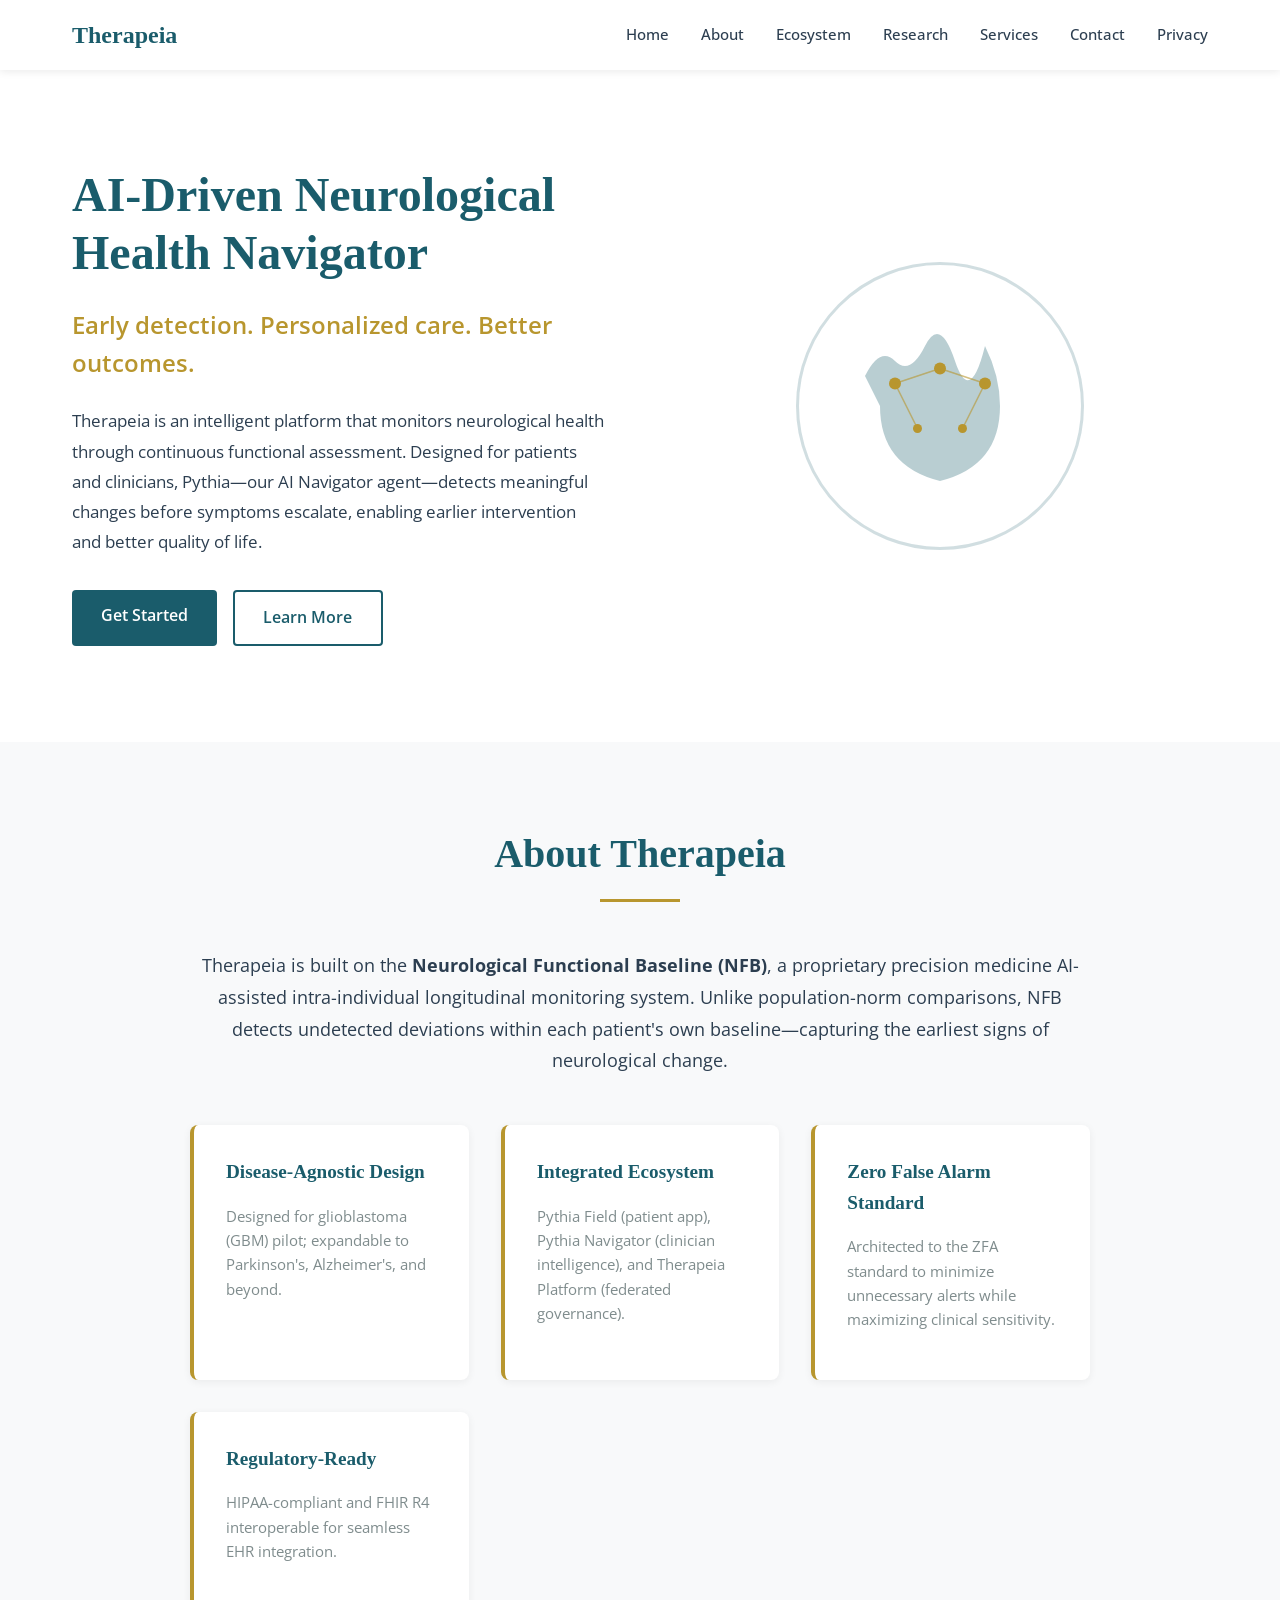
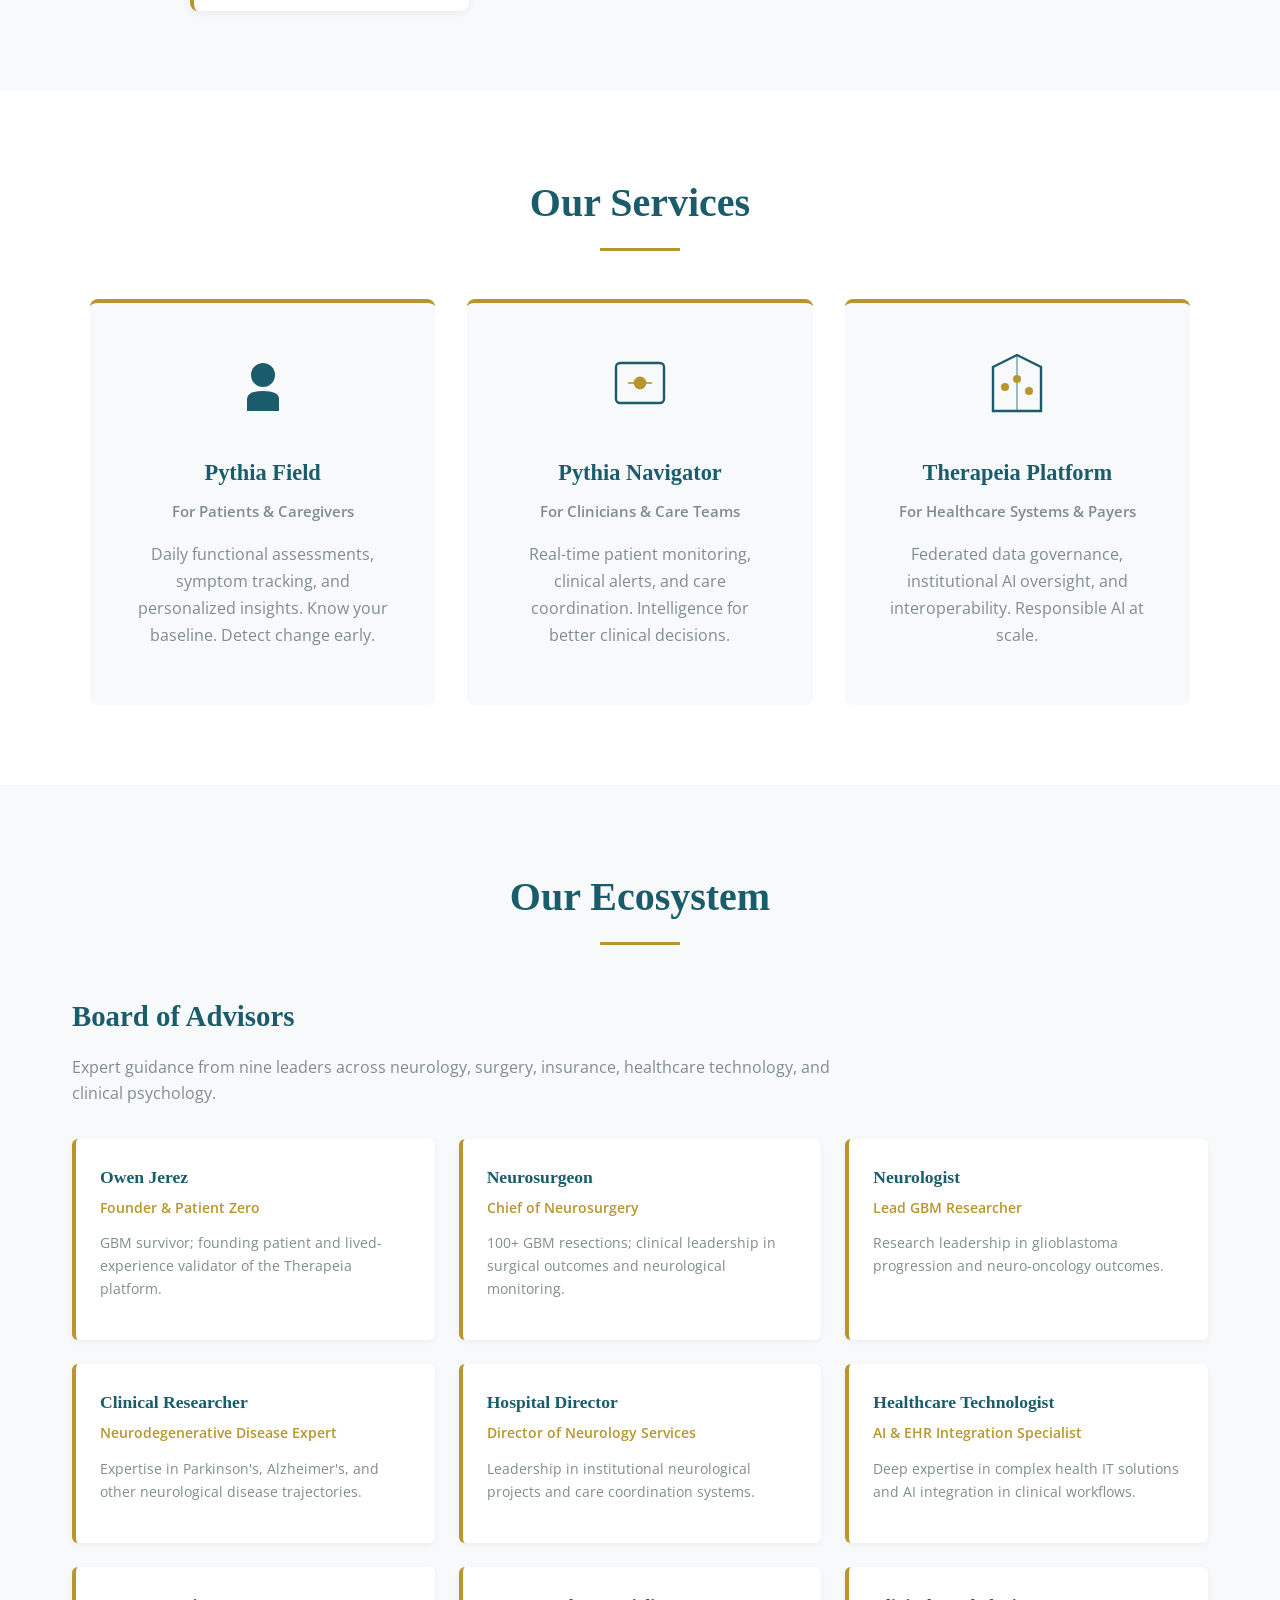
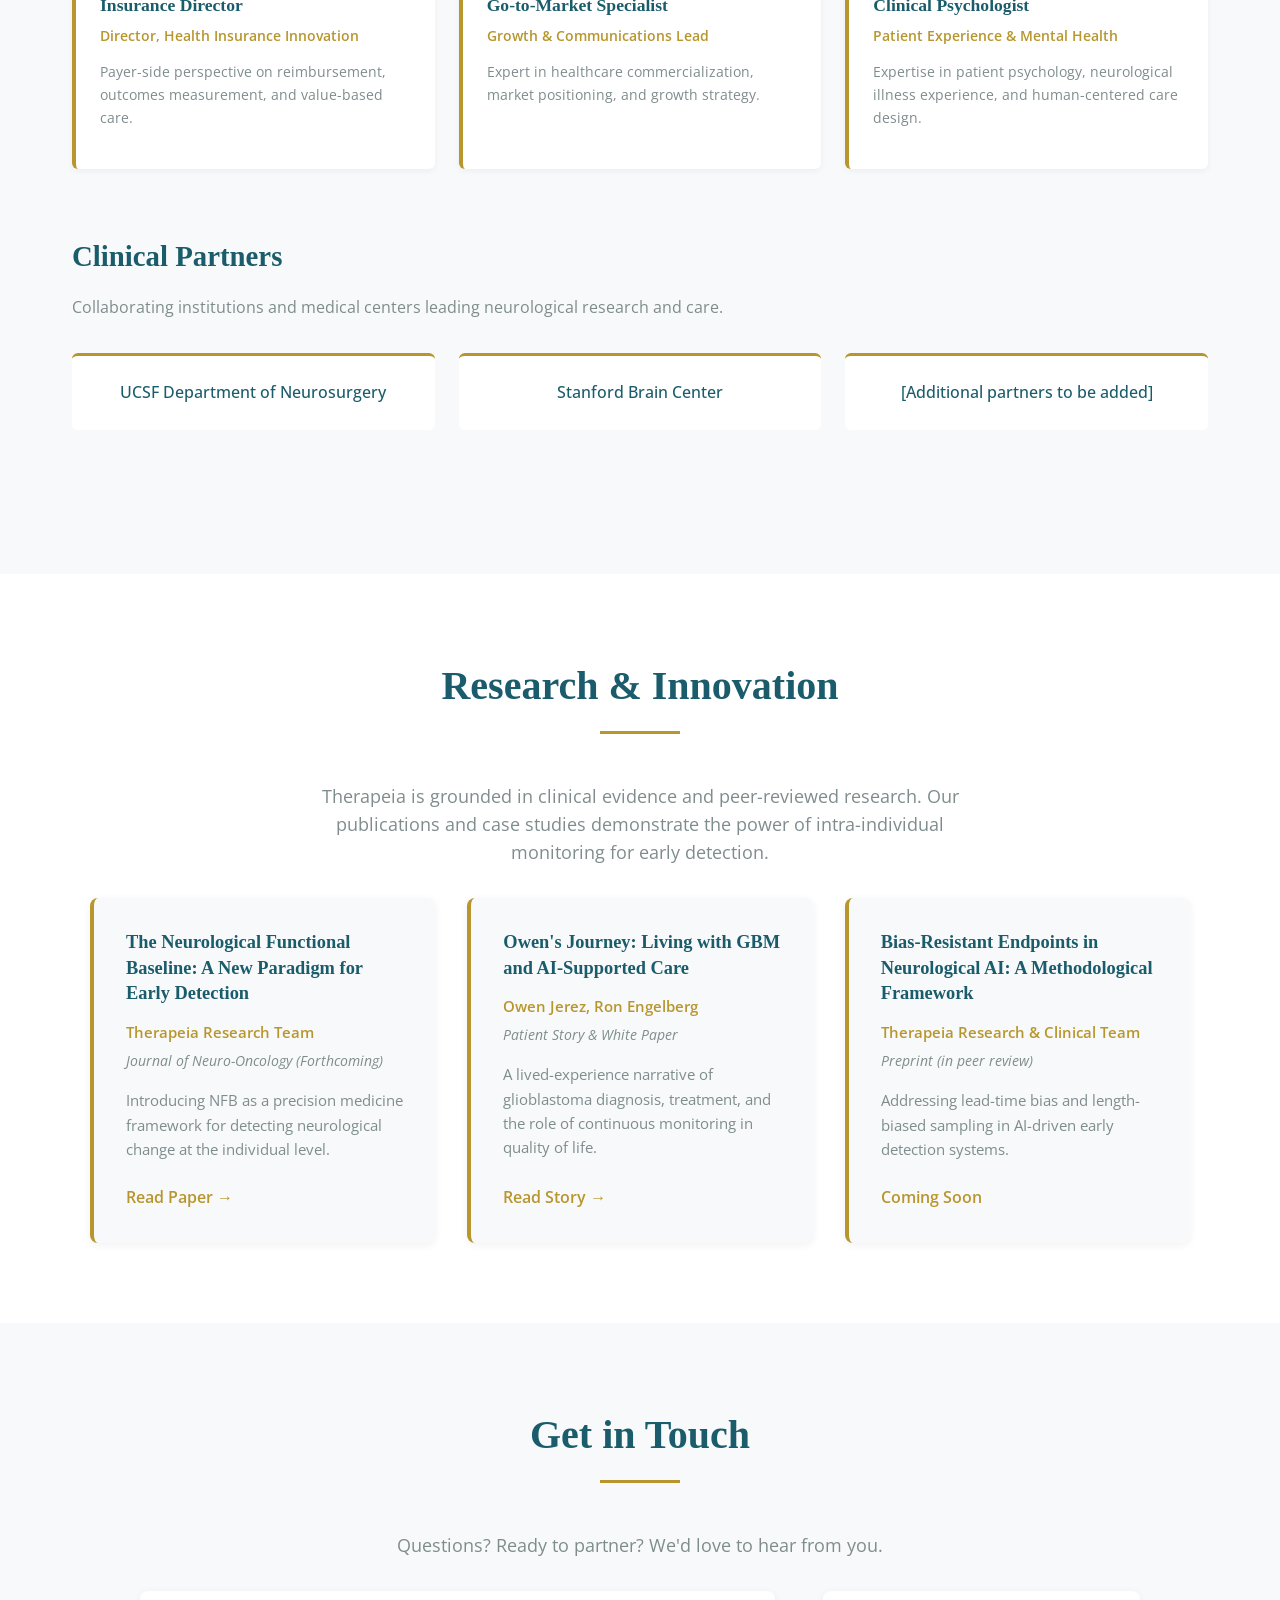
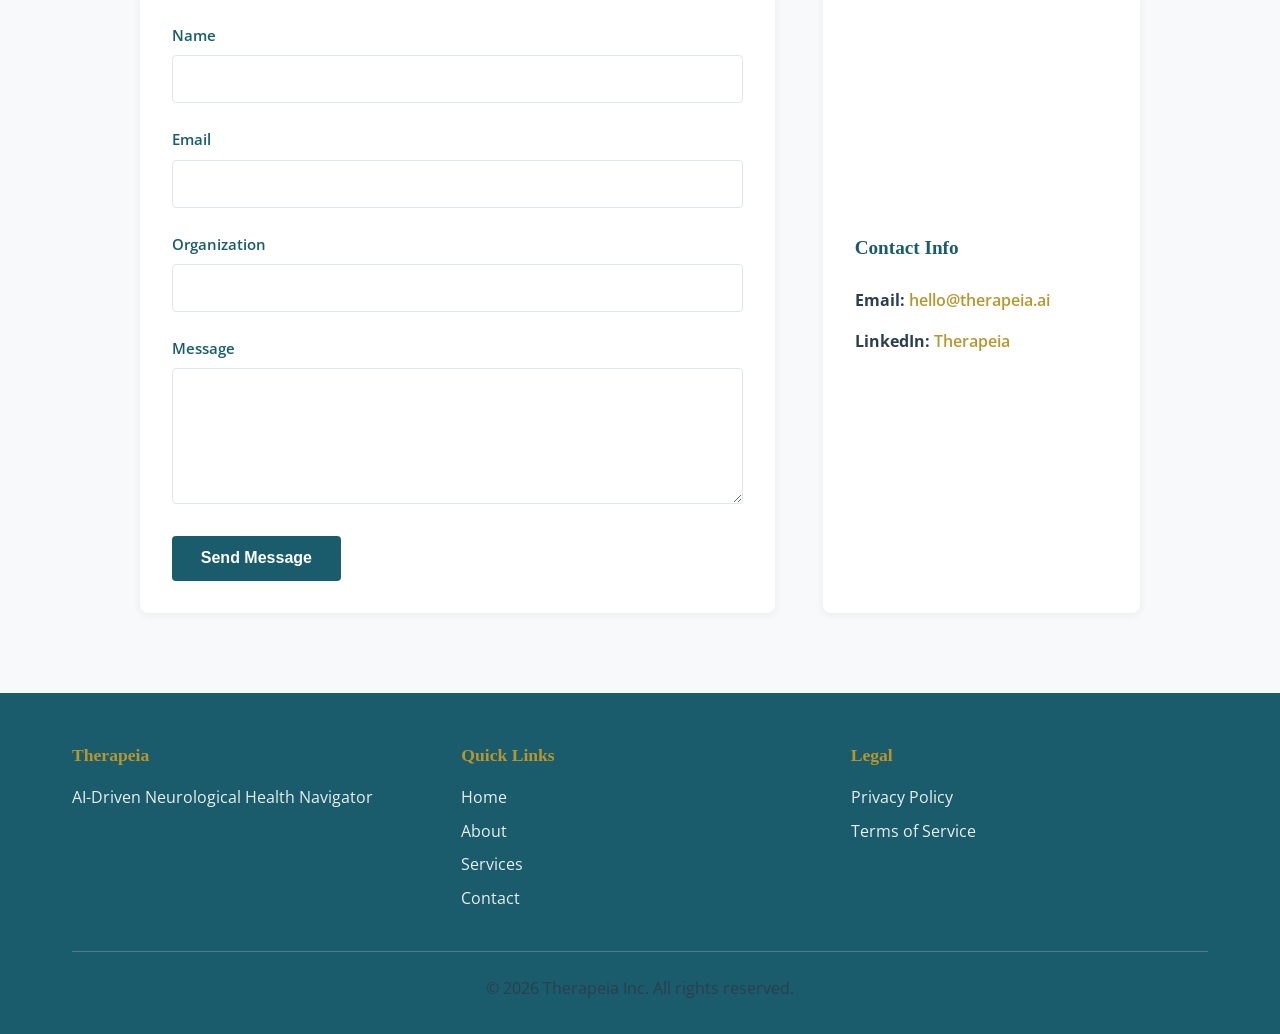
==== index.html @ b2275e6d "Initial Therapeia website: HTML, CSS, JS with brand styling and responsive design" ====
<!DOCTYPE html>
<html lang="en">
<head>
    <meta charset="UTF-8">
    <meta name="viewport" content="width=device-width, initial-scale=1.0">
    <meta name="description" content="Therapeia - AI-Driven Neurological Health Navigator. Early detection. Personalized care. Better outcomes.">
    <meta name="theme-color" content="#1A5C6B">
    <title>Therapeia – AI-Driven Neurological Health Navigator</title>
    <link rel="stylesheet" href="src/css/style.css">
    <link href="https://fonts.googleapis.com/css2?family=Georgia:wght@400;700&family=Open+Sans:wght@400;600;700&display=swap" rel="stylesheet">
</head>
<body>
    <!-- Navigation -->
    <nav class="navbar">
        <div class="navbar-container">
            <div class="navbar-logo">
                <a href="#home">Therapeia</a>
            </div>
            <ul class="nav-menu">
                <li class="nav-item"><a href="#home" class="nav-link">Home</a></li>
                <li class="nav-item"><a href="#about" class="nav-link">About</a></li>
                <li class="nav-item"><a href="#ecosystem" class="nav-link">Ecosystem</a></li>
                <li class="nav-item"><a href="#research" class="nav-link">Research</a></li>
                <li class="nav-item"><a href="#services" class="nav-link">Services</a></li>
                <li class="nav-item"><a href="#contact" class="nav-link">Contact</a></li>
                <li class="nav-item"><a href="/privacy" class="nav-link">Privacy</a></li>
            </ul>
            <div class="hamburger">
                <span></span>
                <span></span>
                <span></span>
            </div>
        </div>
    </nav>

    <!-- Hero Section -->
    <section id="home" class="hero">
        <div class="hero-content">
            <h1 class="hero-title">AI-Driven Neurological Health Navigator</h1>
            <p class="hero-subtitle">Early detection. Personalized care. Better outcomes.</p>
            <p class="hero-body">Therapeia is an intelligent platform that monitors neurological health through continuous functional assessment. Designed for patients and clinicians, Pythia—our AI Navigator agent—detects meaningful changes before symptoms escalate, enabling earlier intervention and better quality of life.</p>
            <div class="hero-cta">
                <a href="#contact" class="btn btn-primary">Get Started</a>
                <a href="#services" class="btn btn-secondary">Learn More</a>
            </div>
        </div>
        <div class="hero-visual">
            <svg viewBox="0 0 200 200" xmlns="http://www.w3.org/2000/svg" class="brain-icon">
                <circle cx="100" cy="100" r="95" fill="none" stroke="#1A5C6B" stroke-width="2" opacity="0.2"/>
                <path d="M50 80 Q60 60 70 70 T90 60 T110 70 T130 60 Q140 80 140 100 Q140 140 100 150 Q60 140 60 100 Z" fill="#1A5C6B" opacity="0.3"/>
                <circle cx="70" cy="85" r="4" fill="#B8962E"/>
                <circle cx="100" cy="75" r="4" fill="#B8962E"/>
                <circle cx="130" cy="85" r="4" fill="#B8962E"/>
                <circle cx="85" cy="115" r="3" fill="#B8962E"/>
                <circle cx="115" cy="115" r="3" fill="#B8962E"/>
                <line x1="70" y1="85" x2="100" y2="75" stroke="#B8962E" stroke-width="1" opacity="0.6"/>
                <line x1="100" y1="75" x2="130" y2="85" stroke="#B8962E" stroke-width="1" opacity="0.6"/>
                <line x1="70" y1="85" x2="85" y2="115" stroke="#B8962E" stroke-width="1" opacity="0.6"/>
                <line x1="130" y1="85" x2="115" y2="115" stroke="#B8962E" stroke-width="1" opacity="0.6"/>
            </svg>
        </div>
    </section>

    <!-- About Section -->
    <section id="about" class="about">
        <div class="container">
            <h2 class="section-title">About Therapeia</h2>
            <div class="about-content">
                <p>Therapeia is built on the <strong>Neurological Functional Baseline (NFB)</strong>, a proprietary precision medicine AI-assisted intra-individual longitudinal monitoring system. Unlike population-norm comparisons, NFB detects undetected deviations within each patient's own baseline—capturing the earliest signs of neurological change.</p>
                
                <div class="key-points">
                    <div class="key-point">
                        <h3>Disease-Agnostic Design</h3>
                        <p>Designed for glioblastoma (GBM) pilot; expandable to Parkinson's, Alzheimer's, and beyond.</p>
                    </div>
                    <div class="key-point">
                        <h3>Integrated Ecosystem</h3>
                        <p>Pythia Field (patient app), Pythia Navigator (clinician intelligence), and Therapeia Platform (federated governance).</p>
                    </div>
                    <div class="key-point">
                        <h3>Zero False Alarm Standard</h3>
                        <p>Architected to the ZFA standard to minimize unnecessary alerts while maximizing clinical sensitivity.</p>
                    </div>
                    <div class="key-point">
                        <h3>Regulatory-Ready</h3>
                        <p>HIPAA-compliant and FHIR R4 interoperable for seamless EHR integration.</p>
                    </div>
                </div>
            </div>
        </div>
    </section>

    <!-- Services Section -->
    <section id="services" class="services">
        <div class="container">
            <h2 class="section-title">Our Services</h2>
            <div class="services-grid">
                <div class="service-card">
                    <div class="service-icon">
                        <svg viewBox="0 0 100 100" xmlns="http://www.w3.org/2000/svg">
                            <circle cx="50" cy="40" r="15" fill="#1A5C6B"/>
                            <path d="M30 70 Q30 60 50 60 Q70 60 70 70 L70 85 L30 85 Z" fill="#1A5C6B"/>
                        </svg>
                    </div>
                    <h3>Pythia Field</h3>
                    <p class="service-subtitle">For Patients & Caregivers</p>
                    <p>Daily functional assessments, symptom tracking, and personalized insights. Know your baseline. Detect change early.</p>
                </div>

                <div class="service-card">
                    <div class="service-icon">
                        <svg viewBox="0 0 100 100" xmlns="http://www.w3.org/2000/svg">
                            <rect x="20" y="25" width="60" height="50" fill="none" stroke="#1A5C6B" stroke-width="3" rx="5"/>
                            <circle cx="50" cy="50" r="8" fill="#B8962E"/>
                            <line x1="35" y1="50" x2="45" y2="50" stroke="#B8962E" stroke-width="2"/>
                            <line x1="55" y1="50" x2="65" y2="50" stroke="#B8962E" stroke-width="2"/>
                        </svg>
                    </div>
                    <h3>Pythia Navigator</h3>
                    <p class="service-subtitle">For Clinicians & Care Teams</p>
                    <p>Real-time patient monitoring, clinical alerts, and care coordination. Intelligence for better clinical decisions.</p>
                </div>

                <div class="service-card">
                    <div class="service-icon">
                        <svg viewBox="0 0 100 100" xmlns="http://www.w3.org/2000/svg">
                            <path d="M20 30 L50 15 L80 30 L80 85 L20 85 Z" fill="none" stroke="#1A5C6B" stroke-width="3"/>
                            <line x1="50" y1="15" x2="50" y2="85" stroke="#1A5C6B" stroke-width="2" opacity="0.5"/>
                            <circle cx="35" cy="55" r="5" fill="#B8962E"/>
                            <circle cx="50" cy="45" r="5" fill="#B8962E"/>
                            <circle cx="65" cy="60" r="5" fill="#B8962E"/>
                        </svg>
                    </div>
                    <h3>Therapeia Platform</h3>
                    <p class="service-subtitle">For Healthcare Systems & Payers</p>
                    <p>Federated data governance, institutional AI oversight, and interoperability. Responsible AI at scale.</p>
                </div>
            </div>
        </div>
    </section>

    <!-- Ecosystem Section -->
    <section id="ecosystem" class="ecosystem">
        <div class="container">
            <h2 class="section-title">Our Ecosystem</h2>
            
            <div class="ecosystem-subsection">
                <h3 class="subsection-title">Board of Advisors</h3>
                <p class="subsection-intro">Expert guidance from nine leaders across neurology, surgery, insurance, healthcare technology, and clinical psychology.</p>
                <div class="advisors-grid">
                    <div class="advisor-card">
                        <h4>Owen Jerez</h4>
                        <p class="role">Founder & Patient Zero</p>
                        <p class="bio">GBM survivor; founding patient and lived-experience validator of the Therapeia platform.</p>
                    </div>
                    <div class="advisor-card">
                        <h4>Neurosurgeon</h4>
                        <p class="role">Chief of Neurosurgery</p>
                        <p class="bio">100+ GBM resections; clinical leadership in surgical outcomes and neurological monitoring.</p>
                    </div>
                    <div class="advisor-card">
                        <h4>Neurologist</h4>
                        <p class="role">Lead GBM Researcher</p>
                        <p class="bio">Research leadership in glioblastoma progression and neuro-oncology outcomes.</p>
                    </div>
                    <div class="advisor-card">
                        <h4>Clinical Researcher</h4>
                        <p class="role">Neurodegenerative Disease Expert</p>
                        <p class="bio">Expertise in Parkinson's, Alzheimer's, and other neurological disease trajectories.</p>
                    </div>
                    <div class="advisor-card">
                        <h4>Hospital Director</h4>
                        <p class="role">Director of Neurology Services</p>
                        <p class="bio">Leadership in institutional neurological projects and care coordination systems.</p>
                    </div>
                    <div class="advisor-card">
                        <h4>Healthcare Technologist</h4>
                        <p class="role">AI & EHR Integration Specialist</p>
                        <p class="bio">Deep expertise in complex health IT solutions and AI integration in clinical workflows.</p>
                    </div>
                    <div class="advisor-card">
                        <h4>Insurance Director</h4>
                        <p class="role">Director, Health Insurance Innovation</p>
                        <p class="bio">Payer-side perspective on reimbursement, outcomes measurement, and value-based care.</p>
                    </div>
                    <div class="advisor-card">
                        <h4>Go-to-Market Specialist</h4>
                        <p class="role">Growth & Communications Lead</p>
                        <p class="bio">Expert in healthcare commercialization, market positioning, and growth strategy.</p>
                    </div>
                    <div class="advisor-card">
                        <h4>Clinical Psychologist</h4>
                        <p class="role">Patient Experience & Mental Health</p>
                        <p class="bio">Expertise in patient psychology, neurological illness experience, and human-centered care design.</p>
                    </div>
                </div>
            </div>

            <div class="ecosystem-subsection">
                <h3 class="subsection-title">Clinical Partners</h3>
                <p class="subsection-intro">Collaborating institutions and medical centers leading neurological research and care.</p>
                <div class="partners-list">
                    <div class="partner-item">UCSF Department of Neurosurgery</div>
                    <div class="partner-item">Stanford Brain Center</div>
                    <div class="partner-item">[Additional partners to be added]</div>
                </div>
            </div>
        </div>
    </section>

    <!-- Research Section -->
    <section id="research" class="research">
        <div class="container">
            <h2 class="section-title">Research & Innovation</h2>
            <p class="section-intro">Therapeia is grounded in clinical evidence and peer-reviewed research. Our publications and case studies demonstrate the power of intra-individual monitoring for early detection.</p>
            
            <div class="research-grid">
                <div class="research-card">
                    <h3>The Neurological Functional Baseline: A New Paradigm for Early Detection</h3>
                    <p class="authors">Therapeia Research Team</p>
                    <p class="publication"><em>Journal of Neuro-Oncology</em> (Forthcoming)</p>
                    <p class="excerpt">Introducing NFB as a precision medicine framework for detecting neurological change at the individual level.</p>
                    <a href="#" class="research-link">Read Paper →</a>
                </div>

                <div class="research-card">
                    <h3>Owen's Journey: Living with GBM and AI-Supported Care</h3>
                    <p class="authors">Owen Jerez, Ron Engelberg</p>
                    <p class="publication">Patient Story & White Paper</p>
                    <p class="excerpt">A lived-experience narrative of glioblastoma diagnosis, treatment, and the role of continuous monitoring in quality of life.</p>
                    <a href="#" class="research-link">Read Story →</a>
                </div>

                <div class="research-card">
                    <h3>Bias-Resistant Endpoints in Neurological AI: A Methodological Framework</h3>
                    <p class="authors">Therapeia Research & Clinical Team</p>
                    <p class="publication">Preprint (in peer review)</p>
                    <p class="excerpt">Addressing lead-time bias and length-biased sampling in AI-driven early detection systems.</p>
                    <a href="#" class="research-link">Coming Soon</a>
                </div>
            </div>
        </div>
    </section>

    <!-- Contact Section -->
    <section id="contact" class="contact">
        <div class="container">
            <h2 class="section-title">Get in Touch</h2>
            <p class="section-intro">Questions? Ready to partner? We'd love to hear from you.</p>
            
            <div class="contact-content">
                <form class="contact-form" id="contact-form">
                    <div class="form-group">
                        <label for="name">Name</label>
                        <input type="text" id="name" name="name" required>
                    </div>
                    <div class="form-group">
                        <label for="email">Email</label>
                        <input type="email" id="email" name="email" required>
                    </div>
                    <div class="form-group">
                        <label for="organization">Organization</label>
                        <input type="text" id="organization" name="organization">
                    </div>
                    <div class="form-group">
                        <label for="message">Message</label>
                        <textarea id="message" name="message" rows="5" required></textarea>
                    </div>
                    <button type="submit" class="btn btn-primary">Send Message</button>
                </form>

                <div class="contact-info">
                    <h3>Contact Info</h3>
                    <p><strong>Email:</strong> <a href="mailto:hello@therapeia.ai">hello@therapeia.ai</a></p>
                    <p><strong>LinkedIn:</strong> <a href="https://linkedin.com/company/therapeia" target="_blank">Therapeia</a></p>
                </div>
            </div>
        </div>
    </section>

    <!-- Footer -->
    <footer class="footer">
        <div class="container">
            <div class="footer-content">
                <div class="footer-section">
                    <h4>Therapeia</h4>
                    <p>AI-Driven Neurological Health Navigator</p>
                </div>
                <div class="footer-section">
                    <h4>Quick Links</h4>
                    <ul>
                        <li><a href="#home">Home</a></li>
                        <li><a href="#about">About</a></li>
                        <li><a href="#services">Services</a></li>
                        <li><a href="#contact">Contact</a></li>
                    </ul>
                </div>
                <div class="footer-section">
                    <h4>Legal</h4>
                    <ul>
                        <li><a href="/privacy">Privacy Policy</a></li>
                        <li><a href="/terms">Terms of Service</a></li>
                    </ul>
                </div>
            </div>
            <div class="footer-bottom">
                <p>&copy; 2026 Therapeia Inc. All rights reserved.</p>
            </div>
        </div>
    </footer>

    <script src="src/js/script.js"></script>
</body>
</html>
---- src/css/style.css ----
/* ========================================
   THERAPEIA WEBSITE STYLESHEET
   Brand: Teal (#1A5C6B), Gold (#B8962E), Lavender (#E6E6FA)
   ======================================== */

:root {
    --primary-teal: #1A5C6B;
    --secondary-gold: #B8962E;
    --accent-lavender: #E6E6FA;
    --text-dark: #2C3E50;
    --text-light: #7F8C8D;
    --bg-light: #F8F9FA;
    --bg-white: #FFFFFF;
    --border-light: #E0E6ED;
    --transition: all 0.3s ease;
}

/* ========================================
   RESET & BASE STYLES
   ======================================== */

* {
    margin: 0;
    padding: 0;
    box-sizing: border-box;
}

html {
    scroll-behavior: smooth;
}

body {
    font-family: 'Open Sans', sans-serif;
    color: var(--text-dark);
    background-color: var(--bg-white);
    line-height: 1.6;
}

h1, h2, h3, h4, h5, h6 {
    font-family: 'Georgia', serif;
    font-weight: 700;
    color: var(--primary-teal);
    margin-bottom: 1rem;
}

p {
    color: var(--text-dark);
    margin-bottom: 1rem;
}

a {
    color: var(--primary-teal);
    text-decoration: none;
    transition: var(--transition);
}

a:hover {
    color: var(--secondary-gold);
}

/* ========================================
   CONTAINER & LAYOUT
   ======================================== */

.container {
    max-width: 1200px;
    margin: 0 auto;
    padding: 0 2rem;
}

/* ========================================
   NAVIGATION
   ======================================== */

.navbar {
    background-color: var(--bg-white);
    box-shadow: 0 2px 8px rgba(0, 0, 0, 0.08);
    position: sticky;
    top: 0;
    z-index: 100;
}

.navbar-container {
    max-width: 1200px;
    margin: 0 auto;
    padding: 1rem 2rem;
    display: flex;
    justify-content: space-between;
    align-items: center;
}

.navbar-logo a {
    font-family: 'Georgia', serif;
    font-size: 1.5rem;
    font-weight: 700;
    color: var(--primary-teal);
    transition: var(--transition);
}

.navbar-logo a:hover {
    color: var(--secondary-gold);
}

.nav-menu {
    display: flex;
    list-style: none;
    gap: 2rem;
    align-items: center;
}

.nav-link {
    font-size: 0.95rem;
    font-weight: 500;
    color: var(--text-dark);
    transition: var(--transition);
    position: relative;
}

.nav-link::after {
    content: '';
    position: absolute;
    bottom: -4px;
    left: 0;
    width: 0;
    height: 2px;
    background-color: var(--secondary-gold);
    transition: width 0.3s ease;
}

.nav-link:hover::after,
.nav-link:focus::after {
    width: 100%;
}

.hamburger {
    display: none;
    flex-direction: column;
    cursor: pointer;
}

.hamburger span {
    width: 25px;
    height: 3px;
    background-color: var(--primary-teal);
    margin: 5px 0;
    transition: var(--transition);
}

/* ========================================
   HERO SECTION
   ======================================== */

.hero {
    display: grid;
    grid-template-columns: 1fr 1fr;
    align-items: center;
    gap: 4rem;
    padding: 6rem 2rem;
    max-width: 1200px;
    margin: 0 auto;
}

.hero-content {
    display: flex;
    flex-direction: column;
    justify-content: center;
}

.hero-title {
    font-size: 3rem;
    line-height: 1.2;
    margin-bottom: 1.5rem;
    color: var(--primary-teal);
}

.hero-subtitle {
    font-size: 1.5rem;
    color: var(--secondary-gold);
    margin-bottom: 1.5rem;
    font-weight: 600;
}

.hero-body {
    font-size: 1.05rem;
    color: var(--text-dark);
    margin-bottom: 2rem;
    line-height: 1.8;
}

.hero-cta {
    display: flex;
    gap: 1rem;
    flex-wrap: wrap;
}

.btn {
    padding: 0.85rem 1.8rem;
    font-size: 1rem;
    font-weight: 600;
    border: none;
    border-radius: 4px;
    cursor: pointer;
    transition: var(--transition);
    text-align: center;
    display: inline-block;
}

.btn-primary {
    background-color: var(--primary-teal);
    color: white;
}

.btn-primary:hover {
    background-color: #0f3d4a;
    transform: translateY(-2px);
    box-shadow: 0 4px 12px rgba(26, 92, 107, 0.25);
}

.btn-secondary {
    background-color: transparent;
    color: var(--primary-teal);
    border: 2px solid var(--primary-teal);
}

.btn-secondary:hover {
    background-color: var(--primary-teal);
    color: white;
}

.hero-visual {
    display: flex;
    justify-content: center;
    align-items: center;
}

.brain-icon {
    width: 100%;
    max-width: 300px;
    height: auto;
    animation: float 6s ease-in-out infinite;
}

@keyframes float {
    0%, 100% {
        transform: translateY(0px);
    }
    50% {
        transform: translateY(-20px);
    }
}

/* ========================================
   SECTION STYLES
   ======================================== */

section {
    padding: 5rem 2rem;
}

.section-title {
    font-size: 2.5rem;
    text-align: center;
    margin-bottom: 3rem;
    position: relative;
    padding-bottom: 1rem;
}

.section-title::after {
    content: '';
    position: absolute;
    bottom: 0;
    left: 50%;
    transform: translateX(-50%);
    width: 80px;
    height: 3px;
    background-color: var(--secondary-gold);
}

.section-intro {
    text-align: center;
    font-size: 1.1rem;
    color: var(--text-light);
    margin-bottom: 2rem;
    max-width: 700px;
    margin-left: auto;
    margin-right: auto;
}

/* ========================================
   ABOUT SECTION
   ======================================== */

#about {
    background-color: var(--bg-light);
}

.about-content {
    max-width: 900px;
    margin: 0 auto;
}

.about-content > p {
    font-size: 1.1rem;
    line-height: 1.8;
    margin-bottom: 2.5rem;
    text-align: center;
    color: var(--text-dark);
}

.key-points {
    display: grid;
    grid-template-columns: repeat(auto-fit, minmax(250px, 1fr));
    gap: 2rem;
    margin-top: 3rem;
}

.key-point {
    background-color: var(--bg-white);
    padding: 2rem;
    border-radius: 8px;
    box-shadow: 0 2px 8px rgba(0, 0, 0, 0.06);
    border-left: 4px solid var(--secondary-gold);
}

.key-point h3 {
    font-size: 1.2rem;
    margin-bottom: 1rem;
    color: var(--primary-teal);
}

.key-point p {
    font-size: 0.95rem;
    color: var(--text-light);
}

/* ========================================
   SERVICES SECTION
   ======================================== */

#services {
    background-color: var(--bg-white);
}

.services-grid {
    display: grid;
    grid-template-columns: repeat(auto-fit, minmax(300px, 1fr));
    gap: 2rem;
    max-width: 1100px;
    margin: 0 auto;
}

.service-card {
    background-color: var(--bg-light);
    padding: 2.5rem;
    border-radius: 8px;
    text-align: center;
    transition: var(--transition);
    border-top: 4px solid var(--secondary-gold);
}

.service-card:hover {
    transform: translateY(-8px);
    box-shadow: 0 12px 24px rgba(0, 0, 0, 0.1);
}

.service-icon {
    margin-bottom: 1.5rem;
}

.service-icon svg {
    width: 80px;
    height: 80px;
    margin: 0 auto;
}

.service-card h3 {
    font-size: 1.4rem;
    margin-bottom: 0.5rem;
    color: var(--primary-teal);
}

.service-subtitle {
    color: var(--secondary-gold);
    font-weight: 600;
    font-size: 0.95rem;
    margin-bottom: 1rem;
}

.service-card p {
    color: var(--text-light);
    line-height: 1.7;
}

/* ========================================
   ECOSYSTEM SECTION
   ======================================== */

#ecosystem {
    background-color: var(--bg-light);
}

.ecosystem-subsection {
    margin-bottom: 4rem;
}

.subsection-title {
    font-size: 1.8rem;
    color: var(--primary-teal);
    margin-bottom: 1rem;
    margin-top: 2rem;
}

.subsection-intro {
    font-size: 1rem;
    color: var(--text-light);
    margin-bottom: 2rem;
    max-width: 800px;
}

.advisors-grid {
    display: grid;
    grid-template-columns: repeat(auto-fill, minmax(280px, 1fr));
    gap: 1.5rem;
}

.advisor-card {
    background-color: var(--bg-white);
    padding: 1.5rem;
    border-radius: 6px;
    border-left: 4px solid var(--secondary-gold);
    box-shadow: 0 2px 6px rgba(0, 0, 0, 0.05);
}

.advisor-card h4 {
    font-size: 1.1rem;
    color: var(--primary-teal);
    margin-bottom: 0.3rem;
}

.advisor-card .role {
    color: var(--secondary-gold);
    font-weight: 600;
    font-size: 0.9rem;
    margin-bottom: 0.8rem;
}

.advisor-card .bio {
    color: var(--text-light);
    font-size: 0.9rem;
    line-height: 1.6;
}

.partners-list {
    display: grid;
    grid-template-columns: repeat(auto-fit, minmax(250px, 1fr));
    gap: 1.5rem;
}

.partner-item {
    background-color: var(--bg-white);
    padding: 1.5rem;
    border-radius: 6px;
    text-align: center;
    border-top: 3px solid var(--secondary-gold);
    font-weight: 500;
    color: var(--primary-teal);
}

/* ========================================
   RESEARCH SECTION
   ======================================== */

#research {
    background-color: var(--bg-white);
}

.research-grid {
    display: grid;
    grid-template-columns: repeat(auto-fit, minmax(320px, 1fr));
    gap: 2rem;
    max-width: 1100px;
    margin: 0 auto;
}

.research-card {
    background-color: var(--bg-light);
    padding: 2rem;
    border-radius: 8px;
    border-left: 4px solid var(--secondary-gold);
    display: flex;
    flex-direction: column;
    box-shadow: 0 2px 8px rgba(0, 0, 0, 0.06);
}

.research-card h3 {
    font-size: 1.15rem;
    margin-bottom: 0.8rem;
    color: var(--primary-teal);
    line-height: 1.4;
}

.research-card .authors {
    font-weight: 600;
    color: var(--secondary-gold);
    font-size: 0.95rem;
    margin-bottom: 0.3rem;
}

.research-card .publication {
    color: var(--text-light);
    font-size: 0.9rem;
    font-style: italic;
    margin-bottom: 1rem;
}

.research-card .excerpt {
    color: var(--text-light);
    font-size: 0.95rem;
    margin-bottom: 1.5rem;
    flex-grow: 1;
}

.research-link {
    color: var(--secondary-gold);
    font-weight: 600;
    transition: var(--transition);
}

.research-link:hover {
    color: var(--primary-teal);
}

/* ========================================
   CONTACT SECTION
   ======================================== */

#contact {
    background-color: var(--bg-light);
}

.contact-content {
    display: grid;
    grid-template-columns: 2fr 1fr;
    gap: 3rem;
    max-width: 1000px;
    margin: 0 auto;
}

.contact-form {
    background-color: var(--bg-white);
    padding: 2rem;
    border-radius: 8px;
    box-shadow: 0 2px 8px rgba(0, 0, 0, 0.06);
}

.form-group {
    margin-bottom: 1.5rem;
}

.form-group label {
    display: block;
    margin-bottom: 0.5rem;
    font-weight: 600;
    color: var(--primary-teal);
    font-size: 0.95rem;
}

.form-group input,
.form-group textarea {
    width: 100%;
    padding: 0.75rem;
    border: 1px solid var(--border-light);
    border-radius: 4px;
    font-family: inherit;
    font-size: 1rem;
    transition: var(--transition);
}

.form-group input:focus,
.form-group textarea:focus {
    outline: none;
    border-color: var(--secondary-gold);
    box-shadow: 0 0 0 3px rgba(184, 150, 46, 0.1);
}

.contact-info {
    display: flex;
    flex-direction: column;
    justify-content: center;
    background-color: var(--bg-white);
    padding: 2rem;
    border-radius: 8px;
    box-shadow: 0 2px 8px rgba(0, 0, 0, 0.06);
}

.contact-info h3 {
    margin-bottom: 1.5rem;
    font-size: 1.2rem;
}

.contact-info p {
    margin-bottom: 1rem;
    color: var(--text-dark);
}

.contact-info a {
    color: var(--secondary-gold);
    font-weight: 600;
}

.contact-info a:hover {
    color: var(--primary-teal);
}

/* ========================================
   FOOTER
   ======================================== */

.footer {
    background-color: var(--primary-teal);
    color: white;
    padding: 3rem 2rem 1rem;
}

.footer-content {
    display: grid;
    grid-template-columns: repeat(auto-fit, minmax(250px, 1fr));
    gap: 2rem;
    max-width: 1200px;
    margin: 0 auto;
    margin-bottom: 2rem;
}

.footer-section h4 {
    color: var(--secondary-gold);
    margin-bottom: 1rem;
    font-size: 1.1rem;
}

.footer-section p {
    color: rgba(255, 255, 255, 0.9);
    margin-bottom: 0;
}

.footer-section ul {
    list-style: none;
}

.footer-section ul li {
    margin-bottom: 0.5rem;
}

.footer-section a {
    color: rgba(255, 255, 255, 0.9);
    transition: var(--transition);
}

.footer-section a:hover {
    color: var(--secondary-gold);
}

.footer-bottom {
    text-align: center;
    border-top: 1px solid rgba(255, 255, 255, 0.2);
    padding-top: 1.5rem;
    color: rgba(255, 255, 255, 0.8);
}

/* ========================================
   RESPONSIVE DESIGN
   ======================================== */

@media (max-width: 768px) {
    .hero {
        grid-template-columns: 1fr;
        padding: 3rem 2rem;
        gap: 2rem;
    }

    .hero-title {
        font-size: 2rem;
    }

    .hero-subtitle {
        font-size: 1.2rem;
    }

    .hero-cta {
        flex-direction: column;
    }

    .btn {
        width: 100%;
        text-align: center;
    }

    .nav-menu {
        gap: 1rem;
        font-size: 0.9rem;
    }

    .section-title {
        font-size: 2rem;
    }

    .services-grid {
        grid-template-columns: 1fr;
    }

    .contact-content {
        grid-template-columns: 1fr;
        gap: 2rem;
    }

    .hamburger {
        display: flex;
    }

    .nav-menu {
        position: absolute;
        top: 70px;
        left: -100%;
        flex-direction: column;
        background-color: var(--bg-white);
        width: 100%;
        text-align: center;
        transition: 0.3s;
        box-shadow: 0 10px 27px rgba(0, 0, 0, 0.05);
        padding: 2rem 0;
    }

    .nav-menu.active {
        left: 0;
    }
}

@media (max-width: 480px) {
    .container {
        padding: 0 1rem;
    }

    .hero-title {
        font-size: 1.5rem;
    }

    .hero-subtitle {
        font-size: 1rem;
    }

    .section-title {
        font-size: 1.5rem;
    }

    .navbar-container {
        padding: 0.75rem 1rem;
    }

    .navbar-logo a {
        font-size: 1.2rem;
    }

    .nav-menu {
        gap: 0.5rem;
    }

    .key-points {
        grid-template-columns: 1fr;
    }

    .advisors-grid {
        grid-template-columns: 1fr;
    }
}

/* ========================================
   UTILITY CLASSES
   ======================================== */

.text-center {
    text-align: center;
}

.mt-2 {
    margin-top: 2rem;
}

.mb-2 {
    margin-bottom: 2rem;
}

.opacity-75 {
    opacity: 0.75;
}
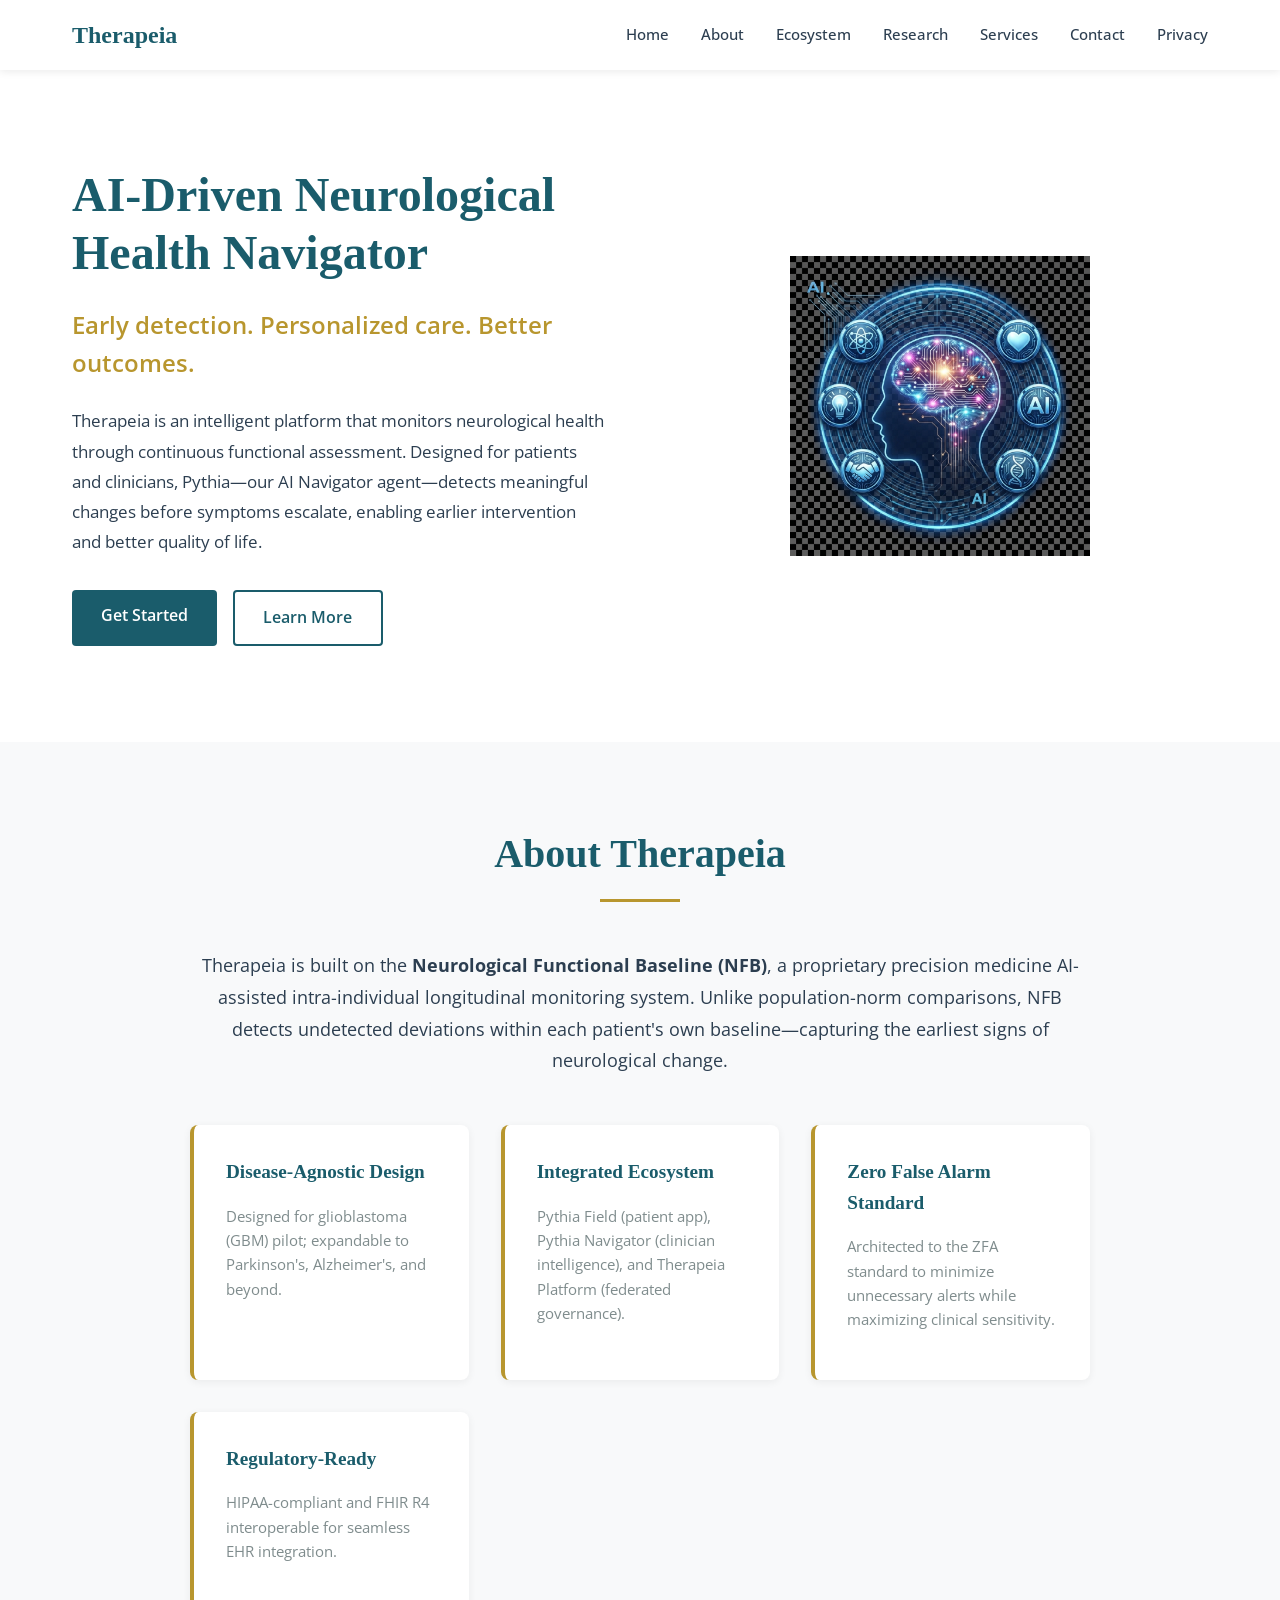
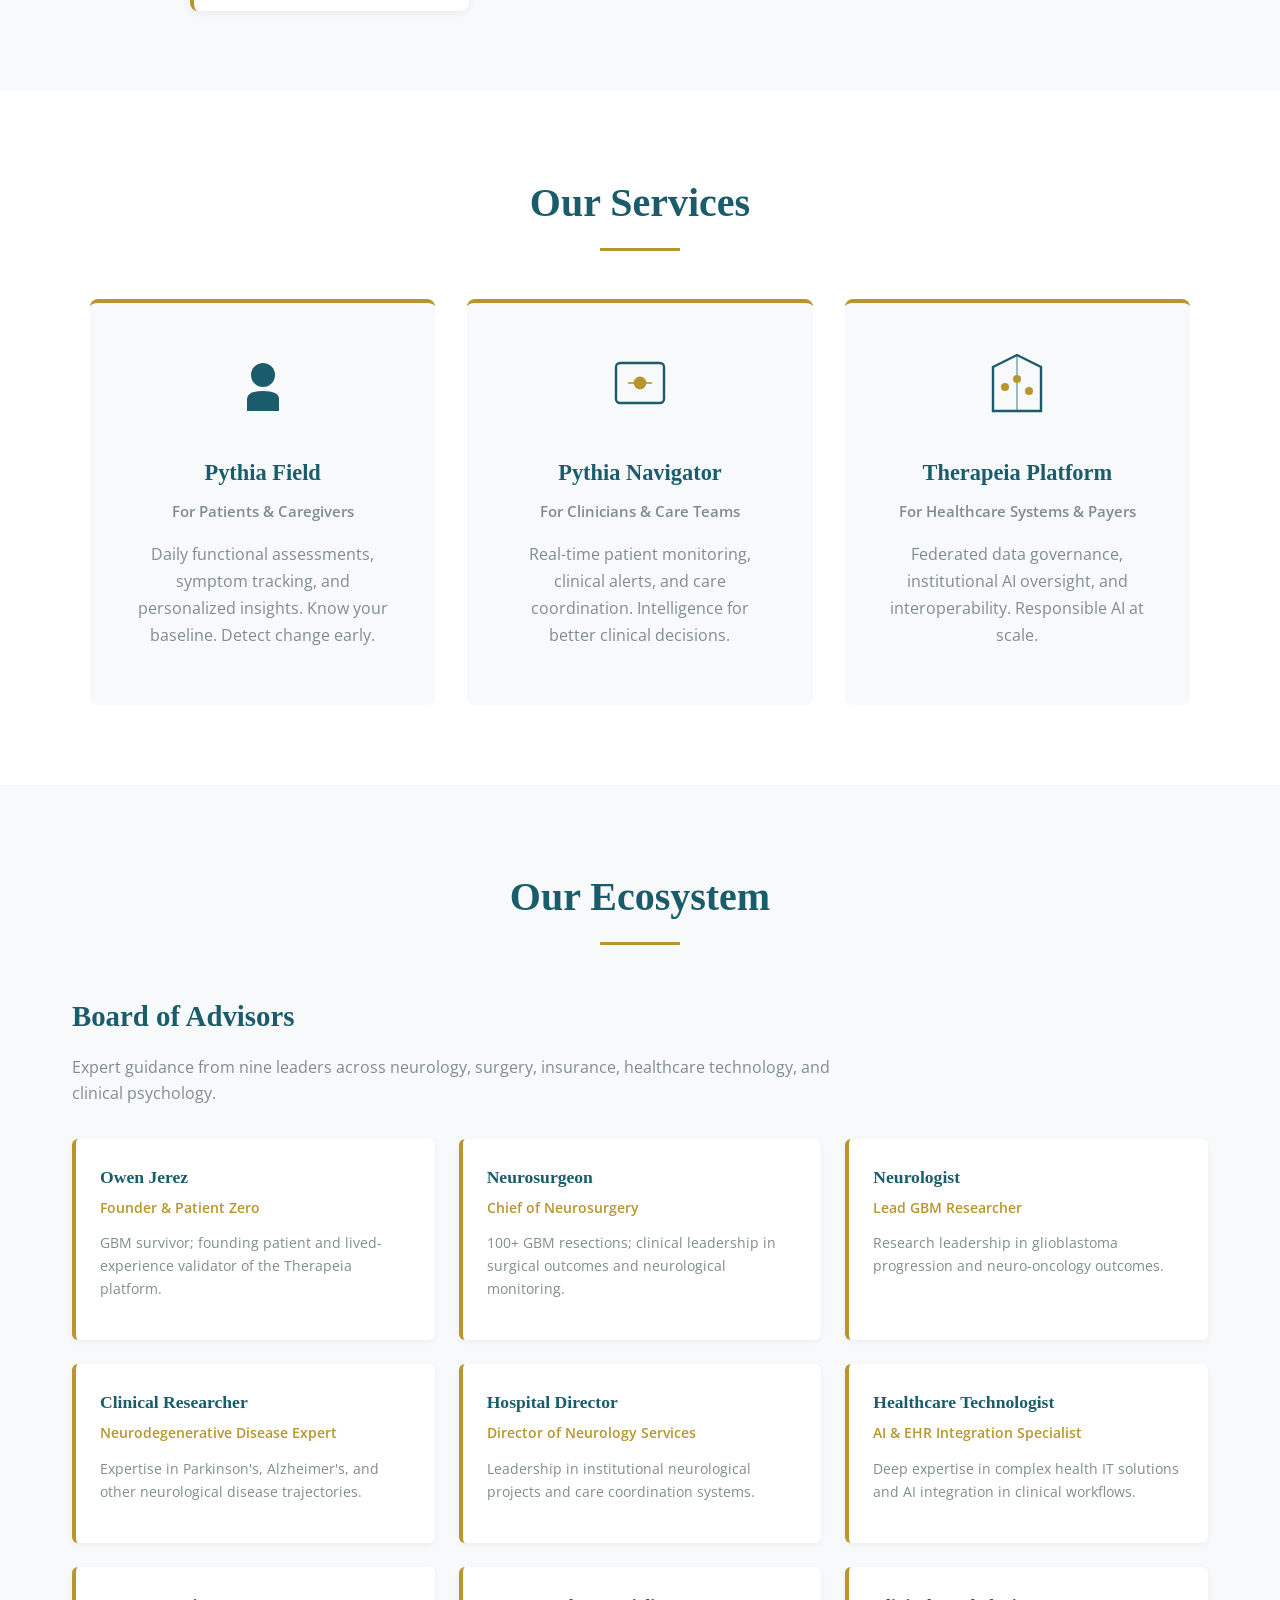
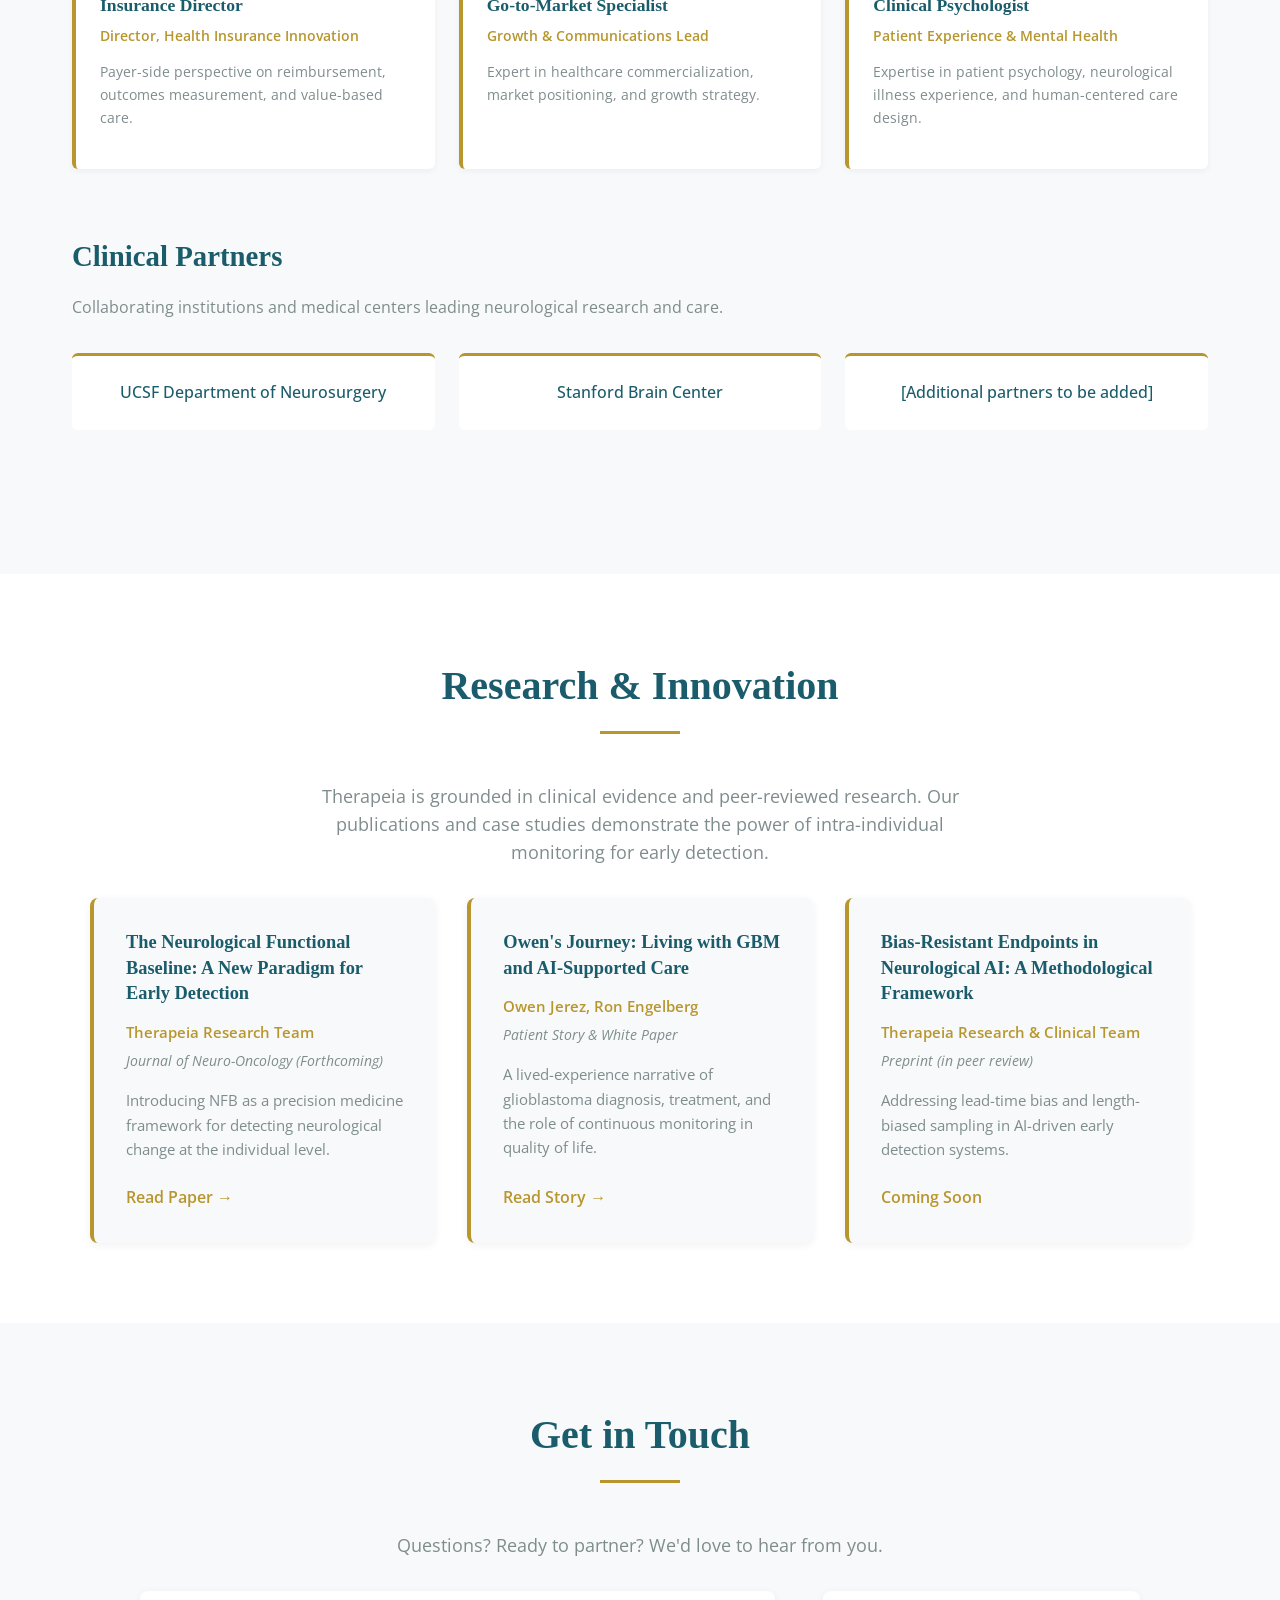
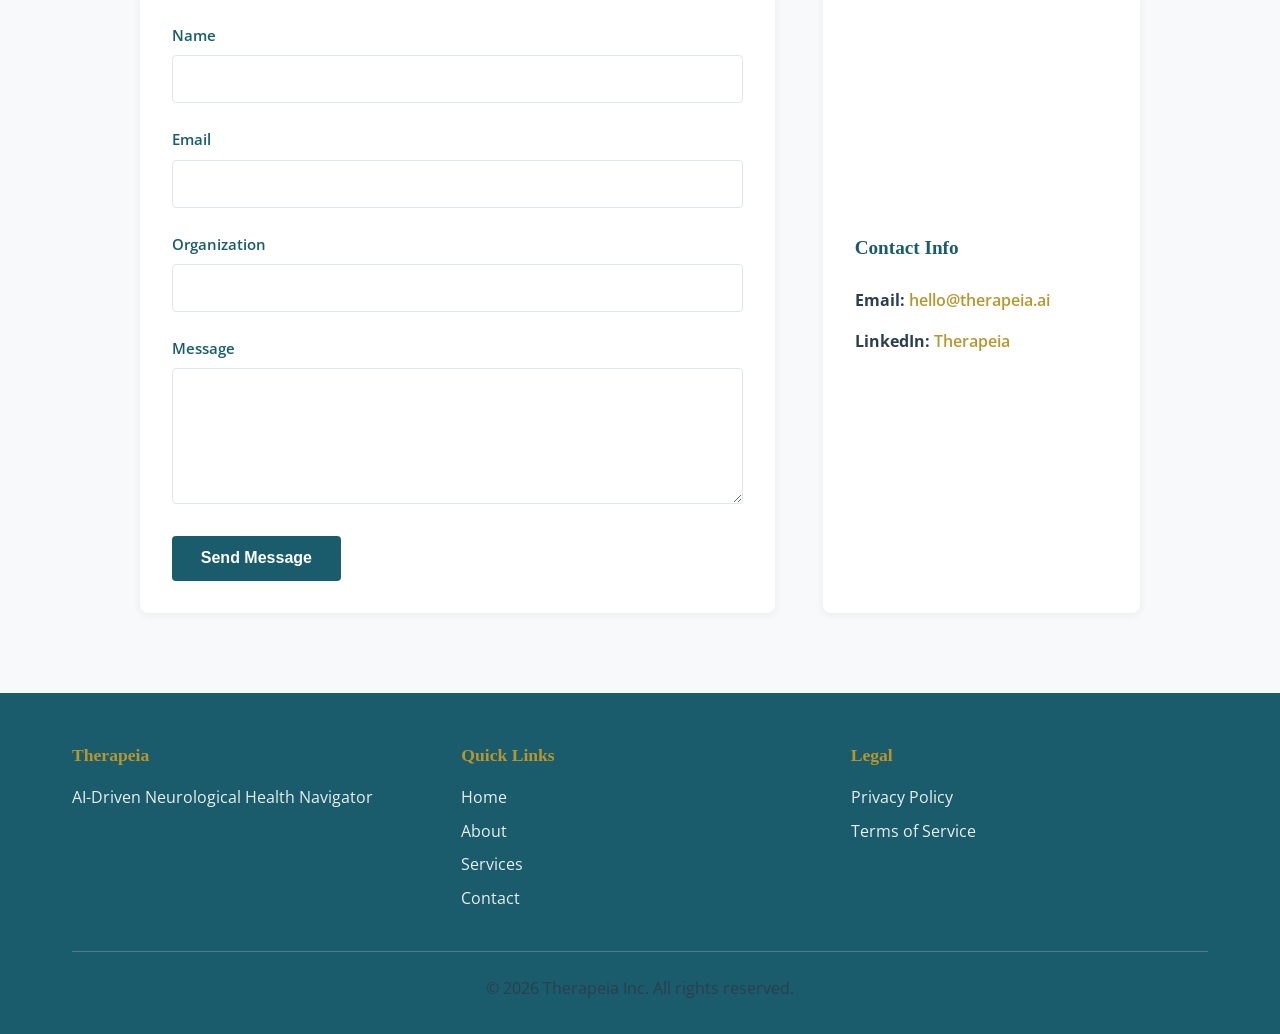
==== commit 4408e699: "Replace SVG brain with custom hero image" ====
--- a/index.html
+++ b/index.html
@@ -45,20 +45,8 @@
             </div>
         </div>
         <div class="hero-visual">
-            <svg viewBox="0 0 200 200" xmlns="http://www.w3.org/2000/svg" class="brain-icon">
-                <circle cx="100" cy="100" r="95" fill="none" stroke="#1A5C6B" stroke-width="2" opacity="0.2"/>
-                <path d="M50 80 Q60 60 70 70 T90 60 T110 70 T130 60 Q140 80 140 100 Q140 140 100 150 Q60 140 60 100 Z" fill="#1A5C6B" opacity="0.3"/>
-                <circle cx="70" cy="85" r="4" fill="#B8962E"/>
-                <circle cx="100" cy="75" r="4" fill="#B8962E"/>
-                <circle cx="130" cy="85" r="4" fill="#B8962E"/>
-                <circle cx="85" cy="115" r="3" fill="#B8962E"/>
-                <circle cx="115" cy="115" r="3" fill="#B8962E"/>
-                <line x1="70" y1="85" x2="100" y2="75" stroke="#B8962E" stroke-width="1" opacity="0.6"/>
-                <line x1="100" y1="75" x2="130" y2="85" stroke="#B8962E" stroke-width="1" opacity="0.6"/>
-                <line x1="70" y1="85" x2="85" y2="115" stroke="#B8962E" stroke-width="1" opacity="0.6"/>
-                <line x1="130" y1="85" x2="115" y2="115" stroke="#B8962E" stroke-width="1" opacity="0.6"/>
-            </svg>
-        </div>
+    <img src="src/images/Pythia-Therapeia-web-image.png" alt="Therapeia neurological health monitoring" class="brain-icon">
+</div>
     </section>
 
     <!-- About Section -->
